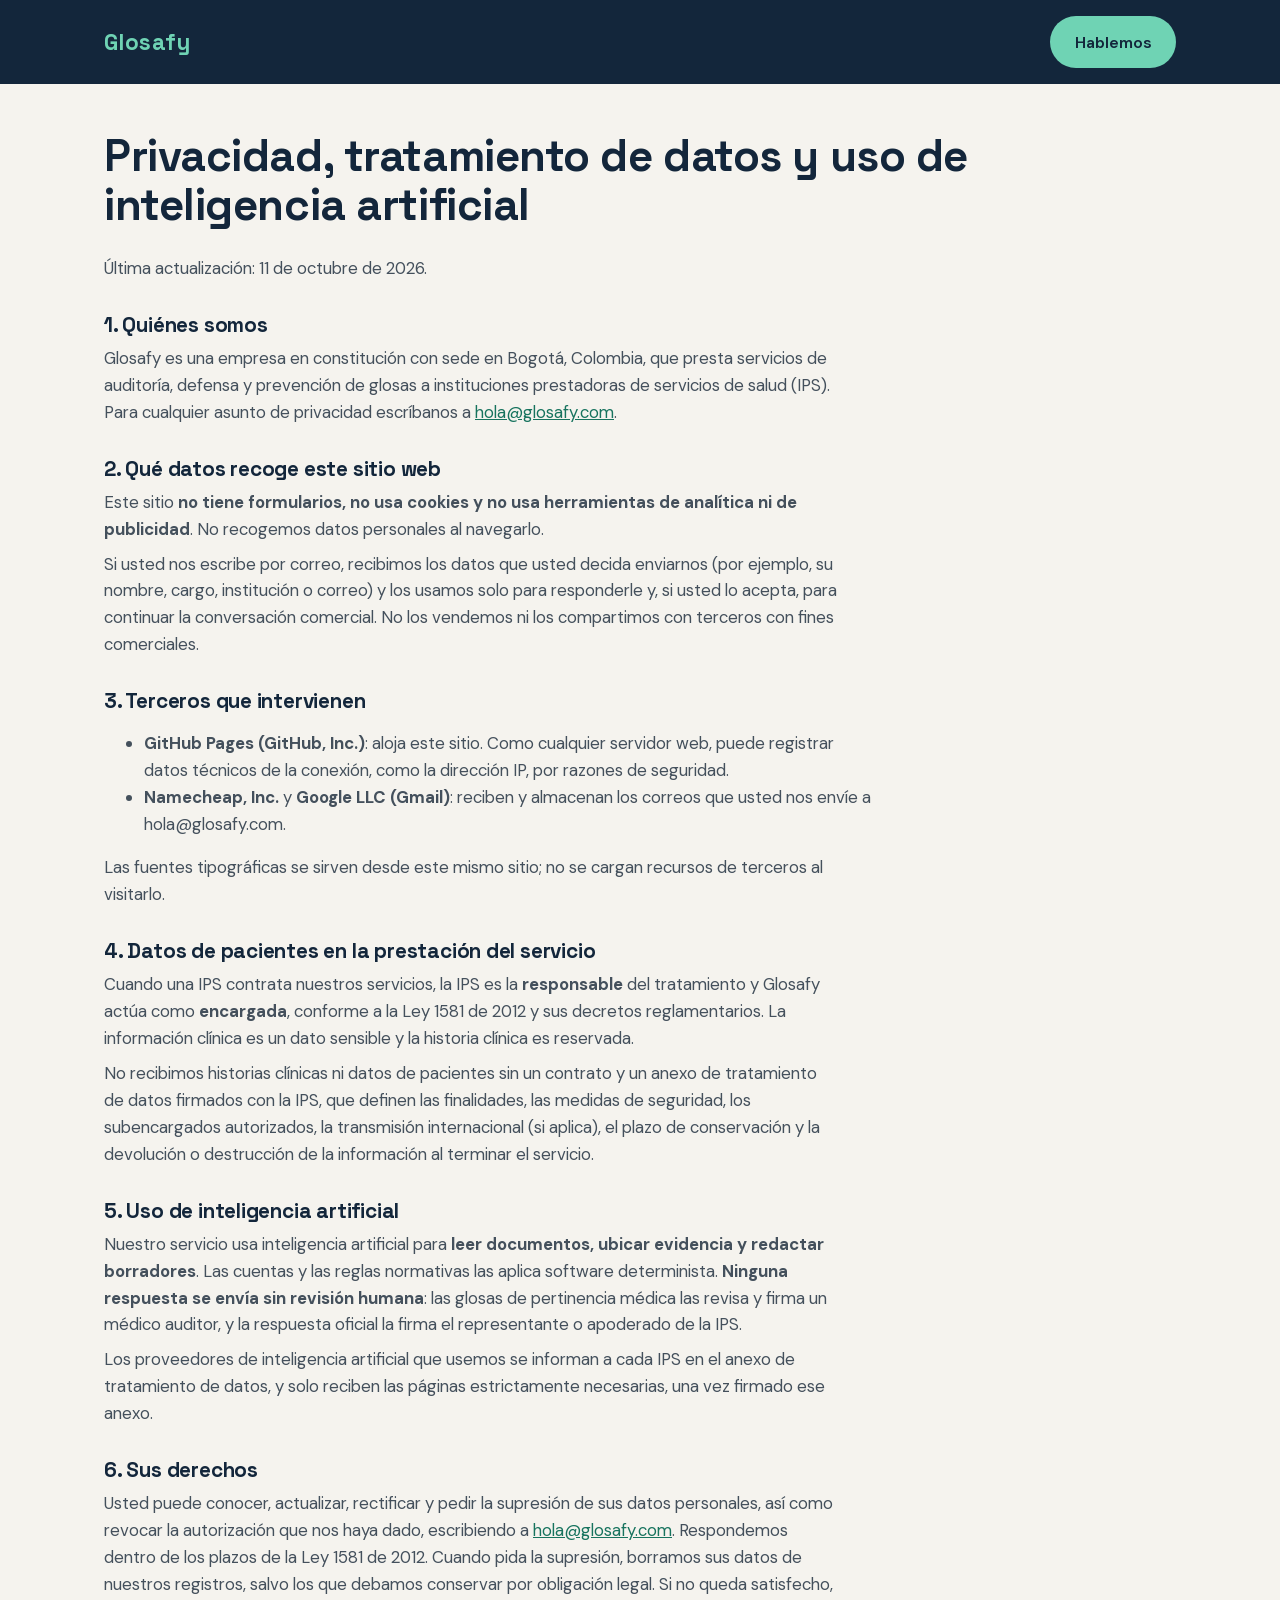
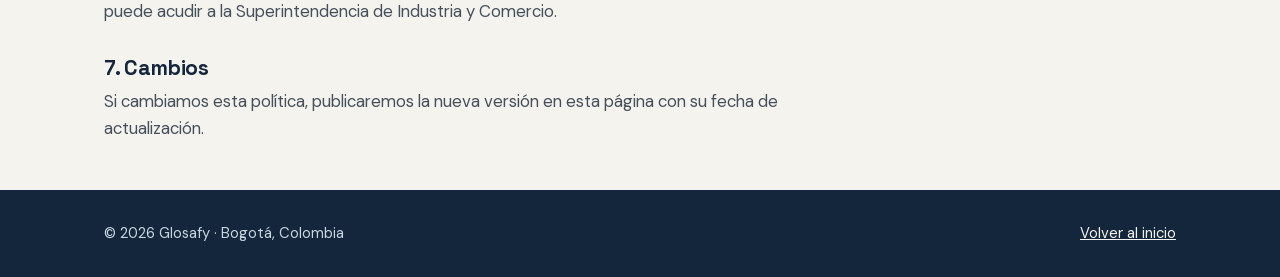
==== privacidad.html @ 273a91f9 "Sitio web de Glosafy v1 Co-Authored-By: Claude Opus 5.5 <noreply@anthropic.com>" ====
<!doctype html>
<html lang="es-CO">
<head>
<meta charset="utf-8">
<meta name="viewport" content="width=device-width, initial-scale=1">
<meta http-equiv="Content-Security-Policy" content="default-src 'self'; img-src 'self' data:; font-src 'self'; style-src 'self'; script-src 'none'; object-src 'none'; base-uri 'self'; form-action 'none'">
<meta name="referrer" content="strict-origin-when-cross-origin">
<title>Privacidad y uso de IA · Glosafy</title>
<meta name="description" content="Política de privacidad, tratamiento de datos y uso de inteligencia artificial de Glosafy.">
<link rel="canonical" href="https://glosafy.com/privacidad.html">
<link rel="icon" href="favicon.svg" type="image/svg+xml">
<link rel="stylesheet" href="styles.css">
</head>
<body>
<a class="skip" href="#contenido">Saltar al contenido</a>
<header class="site-header">
  <nav class="wrap nav" aria-label="Principal">
    <a class="logo" href="/" aria-label="Glosafy, inicio">Glosafy</a>
    <a class="btn btn-primary" href="/#contacto">Hablemos</a>
  </nav>
</header>

<main id="contenido" class="legal">
  <div class="wrap">
    <h1>Privacidad, tratamiento de datos y uso de inteligencia artificial</h1>
    <p>Última actualización: 11 de octubre de 2026.</p>

    <h2>1. Quiénes somos</h2>
    <p>Glosafy es una empresa en constitución con sede en Bogotá, Colombia, que presta servicios de auditoría, defensa y prevención de glosas a instituciones prestadoras de servicios de salud (IPS). Para cualquier asunto de privacidad escríbanos a <a href="mailto:hola@glosafy.com">hola@glosafy.com</a>.</p>

    <h2>2. Qué datos recoge este sitio web</h2>
    <p>Este sitio <b>no tiene formularios, no usa cookies y no usa herramientas de analítica ni de publicidad</b>. No recogemos datos personales al navegarlo.</p>
    <p>Si usted nos escribe por correo, recibimos los datos que usted decida enviarnos (por ejemplo, su nombre, cargo, institución o correo) y los usamos solo para responderle y, si usted lo acepta, para continuar la conversación comercial. No los vendemos ni los compartimos con terceros con fines comerciales.</p>

    <h2>3. Terceros que intervienen</h2>
    <ul>
      <li><b>GitHub Pages (GitHub, Inc.)</b>: aloja este sitio. Como cualquier servidor web, puede registrar datos técnicos de la conexión, como la dirección IP, por razones de seguridad.</li>
            <li><b>Namecheap, Inc.</b> y <b>Google LLC (Gmail)</b>: reciben y almacenan los correos que usted nos envíe a hola@glosafy.com.</li>
    </ul>
    <p>Las fuentes tipográficas se sirven desde este mismo sitio; no se cargan recursos de terceros al visitarlo.</p>

    <h2>4. Datos de pacientes en la prestación del servicio</h2>
    <p>Cuando una IPS contrata nuestros servicios, la IPS es la <b>responsable</b> del tratamiento y Glosafy actúa como <b>encargada</b>, conforme a la Ley 1581 de 2012 y sus decretos reglamentarios. La información clínica es un dato sensible y la historia clínica es reservada.</p>
    <p>No recibimos historias clínicas ni datos de pacientes sin un contrato y un anexo de tratamiento de datos firmados con la IPS, que definen las finalidades, las medidas de seguridad, los subencargados autorizados, la transmisión internacional (si aplica), el plazo de conservación y la devolución o destrucción de la información al terminar el servicio.</p>

    <h2>5. Uso de inteligencia artificial</h2>
    <p>Nuestro servicio usa inteligencia artificial para <b>leer documentos, ubicar evidencia y redactar borradores</b>. Las cuentas y las reglas normativas las aplica software determinista. <b>Ninguna respuesta se envía sin revisión humana</b>: las glosas de pertinencia médica las revisa y firma un médico auditor, y la respuesta oficial la firma el representante o apoderado de la IPS.</p>
    <p>Los proveedores de inteligencia artificial que usemos se informan a cada IPS en el anexo de tratamiento de datos, y solo reciben las páginas estrictamente necesarias, una vez firmado ese anexo.</p>

    <h2>6. Sus derechos</h2>
    <p>Usted puede conocer, actualizar, rectificar y pedir la supresión de sus datos personales, así como revocar la autorización que nos haya dado, escribiendo a <a href="mailto:hola@glosafy.com">hola@glosafy.com</a>. Respondemos dentro de los plazos de la Ley 1581 de 2012. Cuando pida la supresión, borramos sus datos de nuestros registros, salvo los que debamos conservar por obligación legal. Si no queda satisfecho, puede acudir a la Superintendencia de Industria y Comercio.</p>

    <h2>7. Cambios</h2>
    <p>Si cambiamos esta política, publicaremos la nueva versión en esta página con su fecha de actualización.</p>
  </div>
</main>

<footer class="site-footer">
  <div class="wrap">
    <span>© 2026 Glosafy · Bogotá, Colombia</span>
    <span><a href="/">Volver al inicio</a></span>
  </div>
</footer>
</body>
</html>
---- styles.css ----
@font-face { font-family: "Space Grotesk"; src: url("fonts/SpaceGrotesk-latin.woff2") format("woff2"); font-weight: 500 700; font-display: swap; }
@font-face { font-family: "DM Sans"; src: url("fonts/DMSans-latin.woff2") format("woff2"); font-weight: 400 700; font-display: swap; }

:root {
  /* color */
  --navy: #13263B;
  --navy-2: #1D3550;
  --cream: #F5F3EE;
  --paper: #FFFDF8;
  --mint-bg: #EAF0EC;
  --teal: #17735E;
  --teal-dark: #126150;
  --mint: #6FD3B4;
  --orange: #C4621F;
  --text: #13263B;
  --text-2: #44505C;
  --text-muted: #5F6B76;
  --on-dark: #F5F3EE;
  --on-dark-2: #C9D6DF;
  --line: #DCD8CE;
  /* type */
  --font-display: "Space Grotesk", Arial, sans-serif;
  --font-body: "DM Sans", Arial, sans-serif;
  --fs-hero: clamp(2.4rem, 5.5vw, 4.25rem);
  --fs-h2: clamp(1.8rem, 3.6vw, 2.75rem);
  --fs-h3: 1.3rem;
  --fs-lead: clamp(1.1rem, 1.6vw, 1.3rem);
  --fs-body: 1.05rem;
  --fs-small: 0.92rem;
  /* space */
  --s-1: 0.5rem; --s-2: 1rem; --s-3: 1.5rem; --s-4: 2rem; --s-5: 3rem; --s-6: 5rem;
  --radius: 14px;
  --max: 1120px;
}

* { box-sizing: border-box; }
html { scroll-behavior: smooth; }
@media (prefers-reduced-motion: reduce) { html { scroll-behavior: auto; } }
body { margin: 0; font-family: var(--font-body); font-size: var(--fs-body); line-height: 1.6; color: var(--text); background: var(--cream); -webkit-font-smoothing: antialiased; }
h1, h2, h3 { font-family: var(--font-display); line-height: 1.12; margin: 0; letter-spacing: -0.01em; }
p { margin: 0; }
a { color: var(--teal); }
img, svg { max-width: 100%; }
:focus-visible { outline: 3px solid var(--mint); outline-offset: 3px; border-radius: 4px; }

.skip { position: absolute; left: -9999px; top: 0; background: var(--navy); color: var(--on-dark); padding: var(--s-1) var(--s-2); z-index: 10; }
.skip:focus { left: var(--s-2); top: var(--s-2); }

.wrap { width: 100%; max-width: var(--max); margin: 0 auto; padding: 0 var(--s-3); }
.eyebrow { font-size: var(--fs-small); font-weight: 700; letter-spacing: 0.14em; text-transform: uppercase; color: var(--teal); margin-bottom: var(--s-2); }
.dark .eyebrow { color: var(--mint); }
.lead { font-size: var(--fs-lead); color: var(--text-2); max-width: 40rem; }
section { padding: var(--s-6) 0; }
section h2 { font-size: var(--fs-h2); margin-bottom: var(--s-3); max-width: 46rem; }

/* buttons */
.btn { display: inline-flex; align-items: center; gap: 0.5rem; font: 600 1rem var(--font-body); text-decoration: none; padding: 0.85rem 1.4rem; border-radius: 999px; border: 2px solid transparent; transition: transform .15s ease, background .15s ease; }
.btn:hover { transform: translateY(-1px); }
.btn-primary { background: var(--mint); color: var(--navy); }
.btn-primary:hover { background: #8CE0C6; }
.btn-ghost { color: var(--on-dark); border-color: rgba(245,243,238,.35); }
.btn-ghost:hover { border-color: var(--on-dark); }
.btn-teal { background: var(--teal); color: var(--on-dark); }
.btn-teal:hover { background: var(--teal-dark); }

/* header */
.site-header { background: var(--navy); color: var(--on-dark); }
.nav { display: flex; align-items: center; justify-content: space-between; padding-top: var(--s-2); padding-bottom: var(--s-2); gap: var(--s-3); }
.logo { font: 700 1.4rem var(--font-display); color: var(--mint); text-decoration: none; letter-spacing: 0.02em; }
.nav ul { display: flex; gap: var(--s-3); list-style: none; margin: 0; padding: 0; }
.nav ul a { color: var(--on-dark-2); text-decoration: none; font-size: var(--fs-small); font-weight: 500; }
.nav ul a:hover { color: var(--on-dark); }
@media (max-width: 760px) { .nav ul { display: none; } }

/* hero */
.hero { background: var(--navy); color: var(--on-dark); padding: var(--s-5) 0 var(--s-6); }
.hero-grid { display: grid; grid-template-columns: 1.15fr 1fr; gap: var(--s-5); align-items: center; }
.hero h1 { font-size: var(--fs-hero); color: var(--on-dark); }
.hero .lead { color: var(--on-dark-2); margin-top: var(--s-3); }
.hero-ctas { display: flex; flex-wrap: wrap; gap: var(--s-2); margin-top: var(--s-4); }
.bar { width: 80px; height: 6px; border-radius: 3px; background: var(--mint); margin-bottom: var(--s-3); }
@media (max-width: 900px) { .hero-grid { grid-template-columns: 1fr; } }

/* product card (hero) */
.card-demo { background: var(--paper); color: var(--text); border-radius: 18px; padding: var(--s-3); box-shadow: 0 24px 60px rgba(0,0,0,.28); }
.card-demo header { display: flex; justify-content: space-between; align-items: baseline; gap: var(--s-2); border-bottom: 1px solid var(--line); padding-bottom: var(--s-2); }
.card-demo .tag { font-size: 0.8rem; color: var(--text-muted); }
.card-demo .amount { font: 700 1.15rem var(--font-display); }
.chip { display: inline-block; font-size: 0.78rem; font-weight: 700; padding: 0.2rem 0.6rem; border-radius: 999px; }
.chip-ok { background: #D7EFE6; color: #0E5745; }
.chip-med { background: #FBE3CF; color: #8A4314; }
.chip-acc { background: #E6E8EB; color: #3F4A55; }
.demo-row { display: flex; justify-content: space-between; align-items: center; gap: var(--s-2); padding: 0.7rem 0; border-bottom: 1px dashed var(--line); font-size: 0.95rem; }
.demo-row:last-of-type { border-bottom: none; }
.cite { margin-top: var(--s-2); background: var(--navy); color: var(--on-dark); border-left: 4px solid var(--mint); border-radius: 8px; padding: 0.8rem 1rem; font-size: 0.88rem; line-height: 1.5; }
.card-demo .note { font-size: 0.78rem; color: var(--text-muted); margin-top: var(--s-1); }

/* problem list */
.fails { display: grid; grid-template-columns: repeat(auto-fit, minmax(260px, 1fr)); gap: var(--s-2); margin-top: var(--s-4); }
.fail { background: var(--paper); border: 1px solid var(--line); border-radius: var(--radius); padding: var(--s-3); }
.fail h3 { font-size: var(--fs-h3); margin-bottom: var(--s-1); }
.fail p { color: var(--text-2); font-size: 0.98rem; }
.fail .fix { margin-top: var(--s-2); color: var(--teal); font-weight: 600; font-size: 0.95rem; }

/* services */
.mint { background: var(--mint-bg); }
.services { display: grid; grid-template-columns: 1fr 1fr; gap: var(--s-3); margin-top: var(--s-4); }
.service { border-radius: 18px; padding: var(--s-4); }
.service h3 { font-size: 1.6rem; margin-bottom: var(--s-2); }
.service p { font-size: 1.05rem; }
.service.dark { background: var(--navy); color: var(--on-dark); }
.service.dark p { color: var(--on-dark-2); }
.service.light { background: var(--paper); border: 1px solid #CFD9D3; }
.service.light p { color: var(--text-2); }
@media (max-width: 760px) { .services { grid-template-columns: 1fr; } }

/* steps */
.steps { list-style: none; padding: 0; margin: var(--s-4) 0 0; display: grid; grid-template-columns: repeat(5, 1fr); gap: var(--s-3); counter-reset: s; }
.steps li { border-top: 4px solid var(--teal); padding-top: var(--s-2); counter-increment: s; }
.steps li::before { content: counter(s); display: block; font: 700 2.2rem var(--font-display); color: var(--teal); line-height: 1; margin-bottom: var(--s-1); }
.steps li:last-child { border-color: var(--orange); }
.steps li:last-child::before { color: var(--orange); }
.steps h3 { font-size: 1.1rem; margin-bottom: 0.35rem; }
.steps p { color: var(--text-2); font-size: 0.95rem; }
@media (max-width: 900px) { .steps { grid-template-columns: 1fr 1fr; } }
@media (max-width: 520px) { .steps { grid-template-columns: 1fr; } }

/* proof */
.dark { background: var(--navy); color: var(--on-dark); }
.dark h2 { color: var(--on-dark); }
.dark .lead { color: var(--on-dark-2); }
.quote { background: var(--navy-2); border-left: 6px solid var(--mint); border-radius: 10px; padding: var(--s-3) var(--s-4); font-size: 1.15rem; line-height: 1.55; margin-top: var(--s-4); }
.quote small { display: block; color: var(--on-dark-2); font-size: 0.85rem; margin-top: var(--s-1); }
.proof-grid { display: grid; grid-template-columns: repeat(3, 1fr); gap: var(--s-4); margin-top: var(--s-4); }
.proof-grid h3 { color: var(--mint); font-size: 1.15rem; margin-bottom: var(--s-1); }
.proof-grid p { color: var(--on-dark-2); font-size: 0.98rem; }
@media (max-width: 760px) { .proof-grid { grid-template-columns: 1fr; } }

/* trust */
.trust { display: grid; grid-template-columns: repeat(3, 1fr); gap: var(--s-4); margin-top: var(--s-4); }
.trust div { display: flex; gap: var(--s-2); align-items: flex-start; }
.trust svg { flex: none; width: 28px; height: 28px; color: var(--teal); margin-top: 2px; }
.trust p { color: var(--text-2); font-size: 0.98rem; }
@media (max-width: 900px) { .trust { grid-template-columns: 1fr 1fr; } }
@media (max-width: 560px) { .trust { grid-template-columns: 1fr; } }

/* cta */
.cta { background: var(--teal); color: var(--on-dark); text-align: left; }
.cta h2 { color: var(--on-dark); }
.cta .lead { color: #E6F4EE; }
.cta .btn-primary { background: var(--cream); }
.cta .btn-ghost { border-color: rgba(245,243,238,.5); }
.cta-row { display: flex; flex-wrap: wrap; gap: var(--s-2); margin-top: var(--s-4); }

/* footer */
.site-footer { background: var(--navy); color: var(--on-dark-2); padding: var(--s-4) 0; font-size: var(--fs-small); }
.site-footer .wrap { display: flex; flex-wrap: wrap; justify-content: space-between; gap: var(--s-2); }
.site-footer a { color: var(--on-dark); }

/* legal page */
.legal { padding: var(--s-5) 0; }
.legal h1 { font-size: var(--fs-h2); margin-bottom: var(--s-3); }
.legal h2 { font-size: 1.3rem; margin: var(--s-4) 0 var(--s-1); }
.legal p, .legal li { color: var(--text-2); max-width: 46rem; }
.legal p + p { margin-top: var(--s-1); }
.eyebrow-light { color: #D6F5EA; }
.chip { white-space: nowrap; }
.card-demo { margin: 0; }
.hero-grid > * { min-width: 0; }
.cite { overflow-wrap: anywhere; }
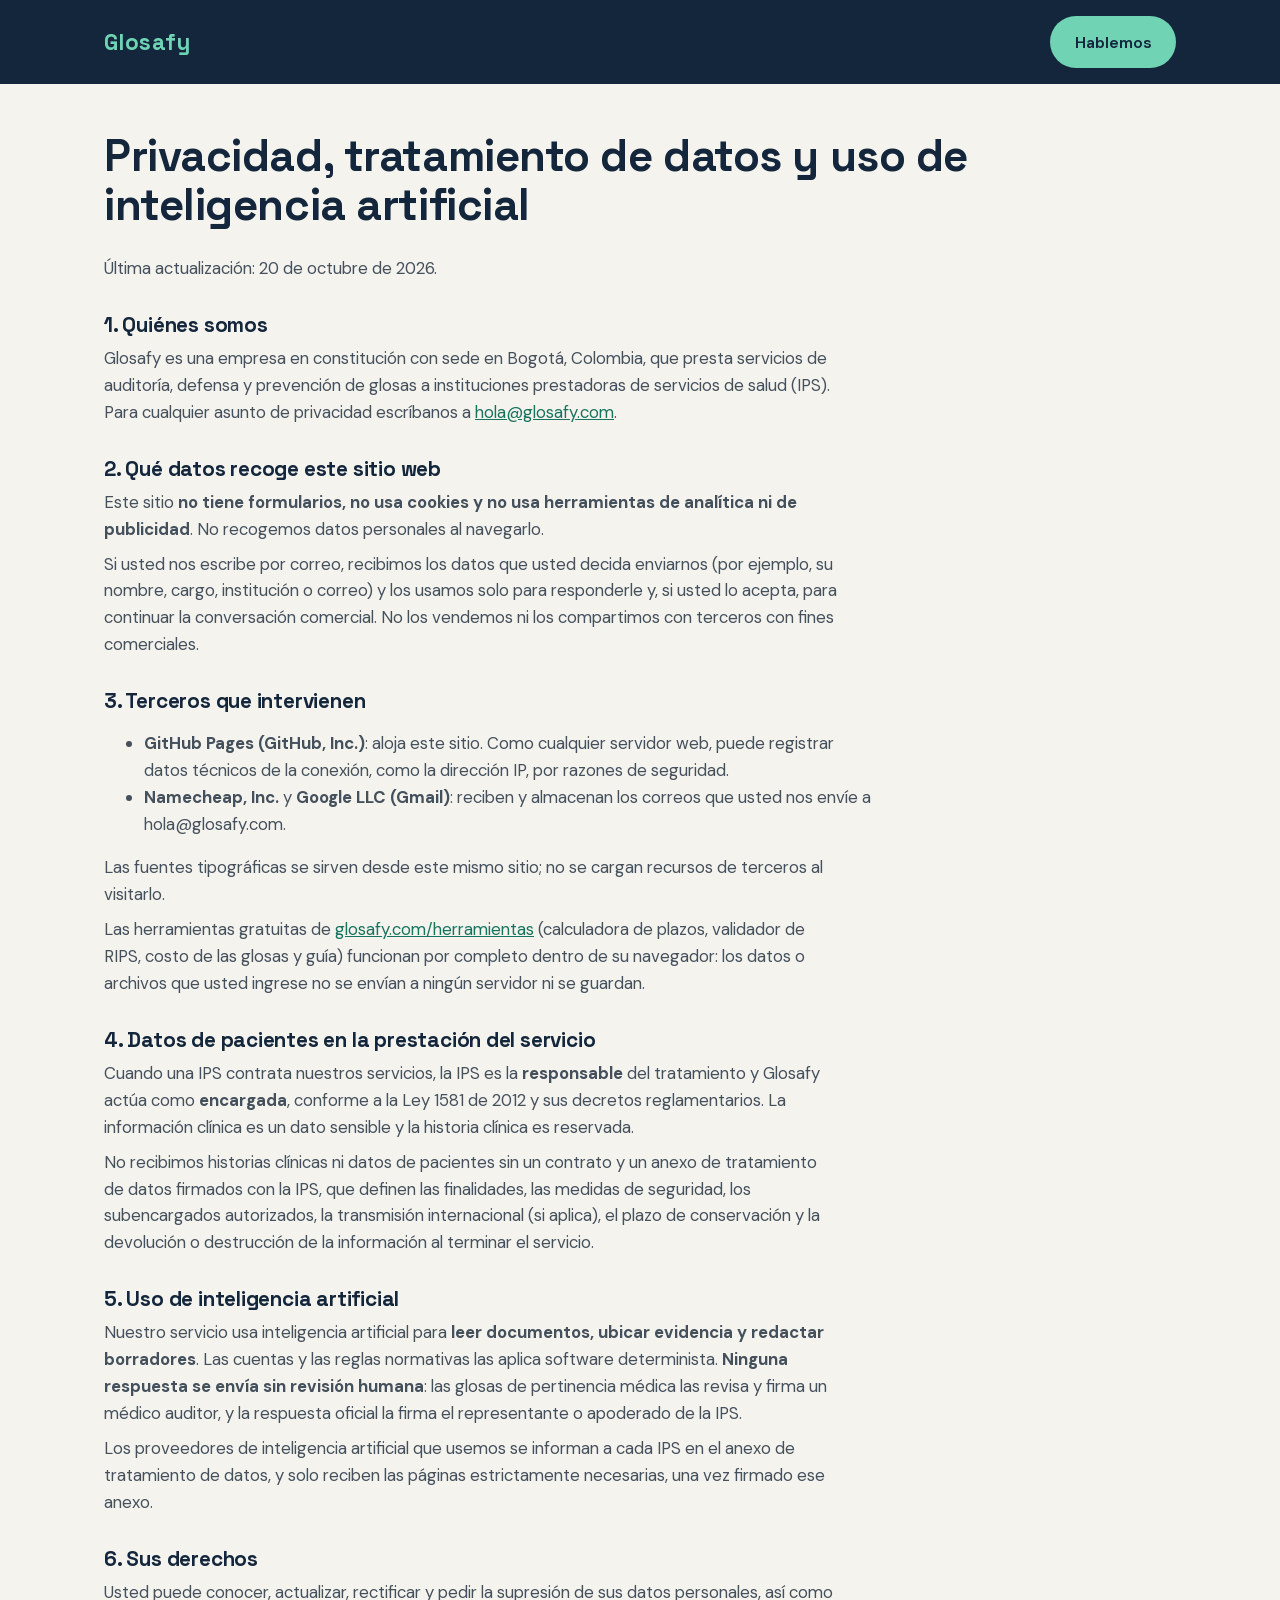
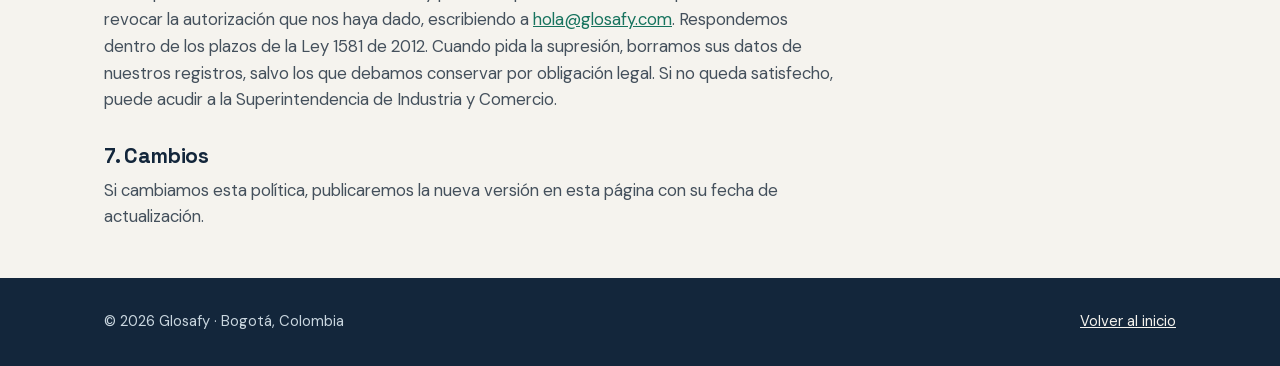
==== commit 1895eace: "Herramientas gratis para clínicas (calculadora de plazos, validador de RIPS, costo de glosas, guía) " ====
--- a/privacidad.html
+++ b/privacidad.html
@@ -23,7 +23,7 @@
 <main id="contenido" class="legal">
   <div class="wrap">
     <h1>Privacidad, tratamiento de datos y uso de inteligencia artificial</h1>
-    <p>Última actualización: 11 de octubre de 2026.</p>
+    <p>Última actualización: 20 de octubre de 2026.</p>
 
     <h2>1. Quiénes somos</h2>
     <p>Glosafy es una empresa en constitución con sede en Bogotá, Colombia, que presta servicios de auditoría, defensa y prevención de glosas a instituciones prestadoras de servicios de salud (IPS). Para cualquier asunto de privacidad escríbanos a <a href="mailto:hola@glosafy.com">hola@glosafy.com</a>.</p>
@@ -38,6 +38,7 @@
             <li><b>Namecheap, Inc.</b> y <b>Google LLC (Gmail)</b>: reciben y almacenan los correos que usted nos envíe a hola@glosafy.com.</li>
     </ul>
     <p>Las fuentes tipográficas se sirven desde este mismo sitio; no se cargan recursos de terceros al visitarlo.</p>
+    <p>Las herramientas gratuitas de <a href="/herramientas/">glosafy.com/herramientas</a> (calculadora de plazos, validador de RIPS, costo de las glosas y guía) funcionan por completo dentro de su navegador: los datos o archivos que usted ingrese no se envían a ningún servidor ni se guardan.</p>
 
     <h2>4. Datos de pacientes en la prestación del servicio</h2>
     <p>Cuando una IPS contrata nuestros servicios, la IPS es la <b>responsable</b> del tratamiento y Glosafy actúa como <b>encargada</b>, conforme a la Ley 1581 de 2012 y sus decretos reglamentarios. La información clínica es un dato sensible y la historia clínica es reservada.</p>
--- a/styles.css
+++ b/styles.css
@@ -168,3 +168,11 @@
 .card-demo { margin: 0; }
 .hero-grid > * { min-width: 0; }
 .cite { overflow-wrap: anywhere; }
+.cta .small-note { font-size: 0.95rem; margin-top: var(--s-1); }
+
+/* herramientas */
+.tools { display: grid; grid-template-columns: repeat(auto-fit, minmax(230px, 1fr)); gap: var(--s-2); margin-top: var(--s-4); }
+.tool { display: block; text-decoration: none; color: var(--text); background: var(--paper); border: 1px solid #CFD9D3; border-radius: var(--radius); padding: var(--s-3); transition: transform .15s ease, border-color .15s ease; }
+.tool:hover { transform: translateY(-2px); border-color: var(--teal); }
+.tool h3 { font-size: 1.1rem; color: var(--teal); margin-bottom: var(--s-1); }
+.tool p { color: var(--text-2); font-size: 0.95rem; }
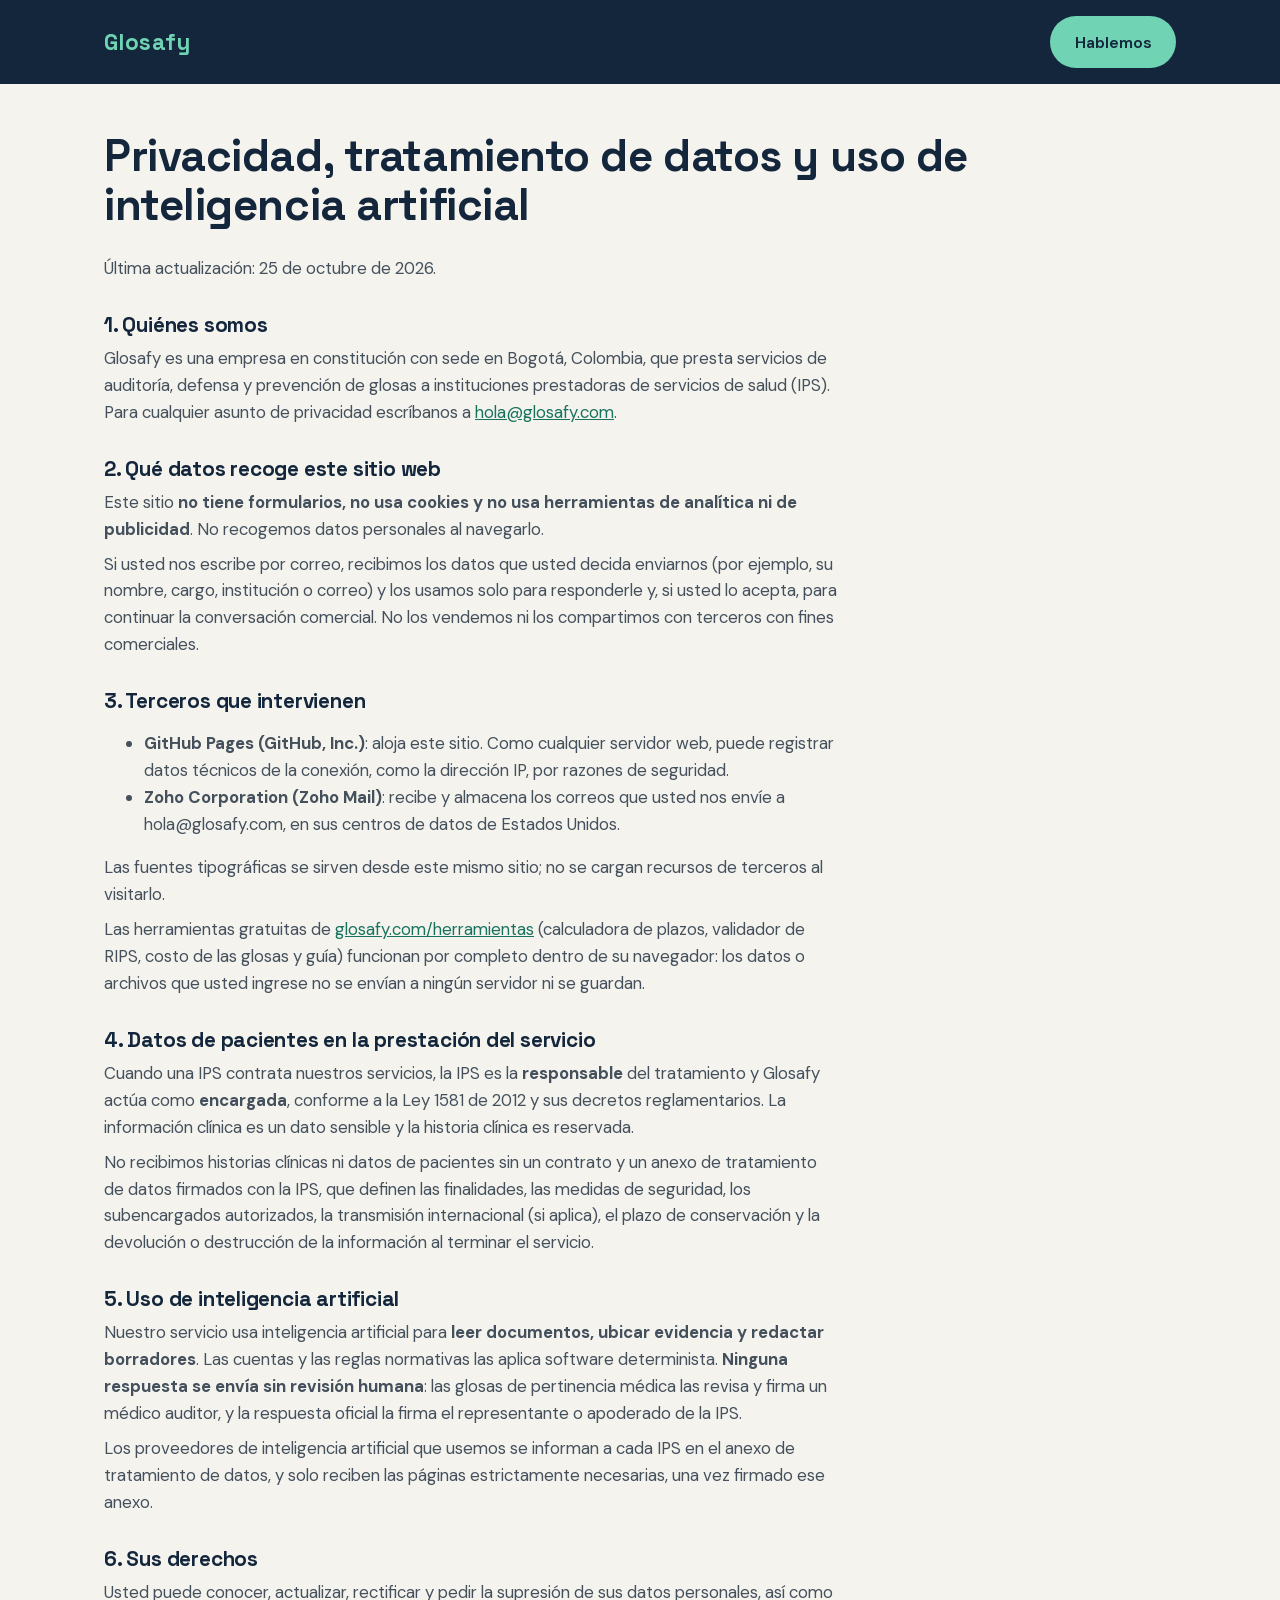
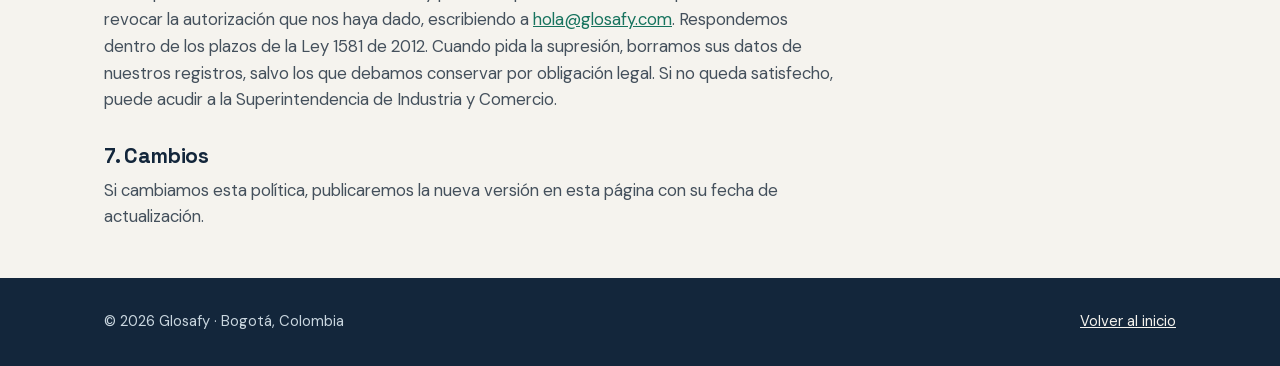
==== commit 1a2dc308: "Privacidad: el correo de hola@glosafy.com ahora lo recibe Zoho Mail Co-Authored-By: Claude Opus 5.5 " ====
--- a/privacidad.html
+++ b/privacidad.html
@@ -23,7 +23,7 @@
 <main id="contenido" class="legal">
   <div class="wrap">
     <h1>Privacidad, tratamiento de datos y uso de inteligencia artificial</h1>
-    <p>Última actualización: 20 de octubre de 2026.</p>
+    <p>Última actualización: 25 de octubre de 2026.</p>
 
     <h2>1. Quiénes somos</h2>
     <p>Glosafy es una empresa en constitución con sede en Bogotá, Colombia, que presta servicios de auditoría, defensa y prevención de glosas a instituciones prestadoras de servicios de salud (IPS). Para cualquier asunto de privacidad escríbanos a <a href="mailto:hola@glosafy.com">hola@glosafy.com</a>.</p>
@@ -35,7 +35,7 @@
     <h2>3. Terceros que intervienen</h2>
     <ul>
       <li><b>GitHub Pages (GitHub, Inc.)</b>: aloja este sitio. Como cualquier servidor web, puede registrar datos técnicos de la conexión, como la dirección IP, por razones de seguridad.</li>
-            <li><b>Namecheap, Inc.</b> y <b>Google LLC (Gmail)</b>: reciben y almacenan los correos que usted nos envíe a hola@glosafy.com.</li>
+      <li><b>Zoho Corporation (Zoho Mail)</b>: recibe y almacena los correos que usted nos envíe a hola@glosafy.com, en sus centros de datos de Estados Unidos.</li>
     </ul>
     <p>Las fuentes tipográficas se sirven desde este mismo sitio; no se cargan recursos de terceros al visitarlo.</p>
     <p>Las herramientas gratuitas de <a href="/herramientas/">glosafy.com/herramientas</a> (calculadora de plazos, validador de RIPS, costo de las glosas y guía) funcionan por completo dentro de su navegador: los datos o archivos que usted ingrese no se envían a ningún servidor ni se guardan.</p>
